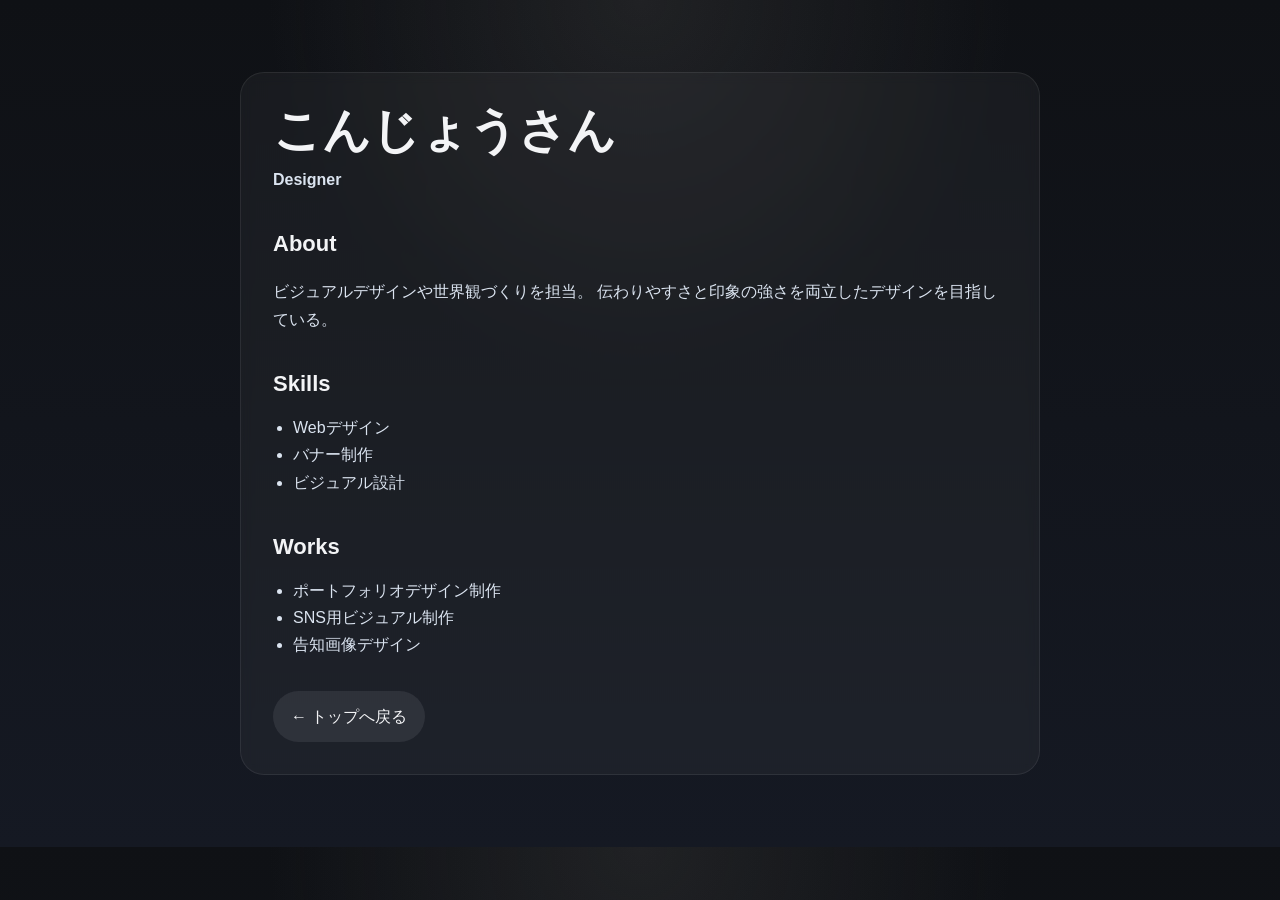
==== members/konjo/index.html @ 263d3471 "Add profile page for こんじょうさん" ====
<!DOCTYPE html>
<html lang="ja">
<head>
  <meta charset="UTF-8">
  <meta name="viewport" content="width=device-width, initial-scale=1.0">
  <title>こんじょうさん | City of Cannons</title>
  <link rel="stylesheet" href="../../css/style.css">
</head>
<body>

  <main class="profile">
    <div class="container">
      <section class="profile-card">
        <h1>こんじょうさん</h1>
        <p class="profile-role">Designer</p>

        <h2>About</h2>
        <p>
          ビジュアルデザインや世界観づくりを担当。
          伝わりやすさと印象の強さを両立したデザインを目指している。
        </p>

        <h2>Skills</h2>
        <ul>
          <li>Webデザイン</li>
          <li>バナー制作</li>
          <li>ビジュアル設計</li>
        </ul>

        <h2>Works</h2>
        <ul>
          <li>ポートフォリオデザイン制作</li>
          <li>SNS用ビジュアル制作</li>
          <li>告知画像デザイン</li>
        </ul>

        <a class="back-link" href="../../">← トップへ戻る</a>
      </section>
    </div>
  </main>

</body>
</html>
---- css/style.css ----
* {
  box-sizing: border-box;
}

html {
  scroll-behavior: smooth;
}

body {
  margin: 0;
  font-family: -apple-system, BlinkMacSystemFont, "Segoe UI", "Hiragino Sans",
    "Hiragino Kaku Gothic ProN", "Yu Gothic", sans-serif;
  line-height: 1.7;
  color: #f3f4f6;
  background:
    radial-gradient(circle at top, rgba(64, 64, 64, 0.35), transparent 35%),
    linear-gradient(180deg, #0f1115 0%, #151923 100%);
}

a {
  color: inherit;
  text-decoration: none;
}

.container {
  width: min(1100px, calc(100% - 32px));
  margin: 0 auto;
}

.hero {
  padding: 88px 0 72px;
  text-align: center;
}

.eyebrow {
  margin: 0 0 12px;
  font-size: 12px;
  letter-spacing: 0.18em;
  color: #a5b4fc;
}

.hero h1 {
  margin: 0;
  font-size: clamp(36px, 7vw, 64px);
  line-height: 1.1;
}

.lead {
  width: min(680px, 100%);
  margin: 20px auto 0;
  font-size: 16px;
  color: #cbd5e1;
}

.section {
  padding: 24px 0 72px;
}

.section h2 {
  margin: 0 0 24px;
  font-size: 28px;
}

.members {
  display: grid;
  grid-template-columns: repeat(auto-fit, minmax(240px, 1fr));
  gap: 20px;
}

.card {
  display: block;
  border: 1px solid rgba(255, 255, 255, 0.08);
  background: rgba(255, 255, 255, 0.04);
  backdrop-filter: blur(6px);
  border-radius: 20px;
  transition: transform 0.2s ease, border-color 0.2s ease, background 0.2s ease;
  overflow: hidden;
}

.card:hover {
  transform: translateY(-4px);
  border-color: rgba(165, 180, 252, 0.45);
  background: rgba(255, 255, 255, 0.07);
}

.card-body {
  padding: 24px;
}

.card h3 {
  margin: 0 0 8px;
  font-size: 24px;
}

.role {
  margin: 0 0 12px;
  font-size: 14px;
  color: #a5b4fc;
  font-weight: 700;
}

.desc {
  margin: 0;
  color: #cbd5e1;
  font-size: 14px;
}

.profile {
  padding: 72px 0;
}

.profile-card {
  max-width: 800px;
  margin: 0 auto;
  padding: 32px;
  border: 1px solid rgba(255, 255, 255, 0.08);
  background: rgba(255, 255, 255, 0.04);
  border-radius: 24px;
  backdrop-filter: blur(6px);
}

.profile-card h1 {
  margin: 0 0 8px;
  font-size: clamp(32px, 6vw, 48px);
  line-height: 1.1;
}

.profile-role {
  margin: 0 0 24px;
  color: #a5b4fc;
  font-weight: 700;
}

.profile-card h2 {
  margin: 32px 0 12px;
  font-size: 22px;
}

.profile-card p,
.profile-card li {
  color: #dbe4f0;
}

.profile-card ul {
  margin: 0;
  padding-left: 20px;
}

.back-link {
  display: inline-block;
  margin-top: 32px;
  padding: 12px 18px;
  border-radius: 999px;
  background: rgba(255, 255, 255, 0.08);
  transition: background 0.2s ease;
}

.back-link:hover {
  background: rgba(255, 255, 255, 0.14);
}

.footer {
  padding: 28px 0 40px;
  text-align: center;
  color: #94a3b8;
  font-size: 14px;
}
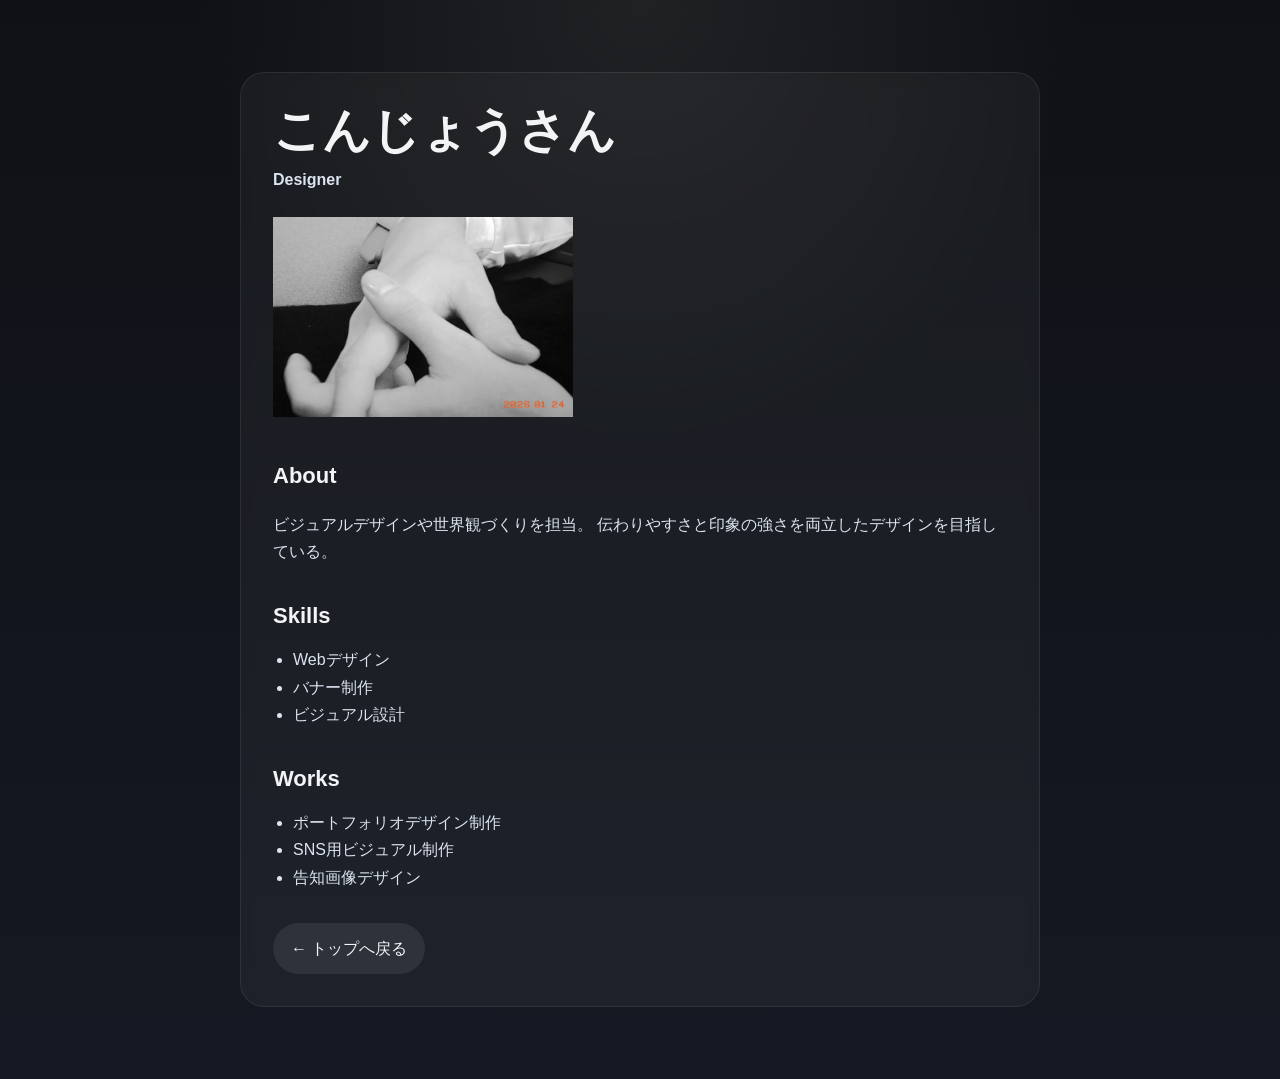
==== commit e872d49a: "Update index.html" ====
--- a/members/konjo/index.html
+++ b/members/konjo/index.html
@@ -4,7 +4,7 @@
   <meta charset="UTF-8">
   <meta name="viewport" content="width=device-width, initial-scale=1.0">
   <title>こんじょうさん | City of Cannons</title>
-  <link rel="stylesheet" href="../../css/style.css">
+  <link rel="stylesheet" href="style.css">
 </head>
 <body>
 
@@ -13,6 +13,8 @@
       <section class="profile-card">
         <h1>こんじょうさん</h1>
         <p class="profile-role">Designer</p>
+        
+        <img src="image/PICT0053.jpg" width="300" height="200">
 
         <h2>About</h2>
         <p>
--- a/members/konjo/style.css
+++ b/members/konjo/style.css
@@ -0,0 +1,167 @@
+* {
+  box-sizing: border-box;
+}
+
+html {
+  scroll-behavior: smooth;
+}
+
+body {
+  margin: 0;
+  font-family: -apple-system, BlinkMacSystemFont, "Segoe UI", "Hiragino Sans",
+    "Hiragino Kaku Gothic ProN", "Yu Gothic", sans-serif;
+  line-height: 1.7;
+  color: #f3f4f6;
+  background:
+    radial-gradient(circle at top, rgba(64, 64, 64, 0.35), transparent 35%),
+    linear-gradient(180deg, #0f1115 0%, #151923 100%);
+}
+
+a {
+  color: inherit;
+  text-decoration: none;
+}
+
+.container {
+  width: min(1100px, calc(100% - 32px));
+  margin: 0 auto;
+}
+
+.hero {
+  padding: 88px 0 72px;
+  text-align: center;
+}
+
+.eyebrow {
+  margin: 0 0 12px;
+  font-size: 12px;
+  letter-spacing: 0.18em;
+  color: #a5b4fc;
+}
+
+.hero h1 {
+  margin: 0;
+  font-size: clamp(36px, 7vw, 64px);
+  line-height: 1.1;
+}
+
+.lead {
+  width: min(680px, 100%);
+  margin: 20px auto 0;
+  font-size: 16px;
+  color: #cbd5e1;
+}
+
+.section {
+  padding: 24px 0 72px;
+}
+
+.section h2 {
+  margin: 0 0 24px;
+  font-size: 28px;
+}
+
+.members {
+  display: grid;
+  grid-template-columns: repeat(auto-fit, minmax(240px, 1fr));
+  gap: 20px;
+}
+
+.card {
+  display: block;
+  border: 1px solid rgba(255, 255, 255, 0.08);
+  background: rgba(255, 255, 255, 0.04);
+  backdrop-filter: blur(6px);
+  border-radius: 20px;
+  transition: transform 0.2s ease, border-color 0.2s ease, background 0.2s ease;
+  overflow: hidden;
+}
+
+.card:hover {
+  transform: translateY(-4px);
+  border-color: rgba(165, 180, 252, 0.45);
+  background: rgba(255, 255, 255, 0.07);
+}
+
+.card-body {
+  padding: 24px;
+}
+
+.card h3 {
+  margin: 0 0 8px;
+  font-size: 24px;
+}
+
+.role {
+  margin: 0 0 12px;
+  font-size: 14px;
+  color: #a5b4fc;
+  font-weight: 700;
+}
+
+.desc {
+  margin: 0;
+  color: #cbd5e1;
+  font-size: 14px;
+}
+
+.profile {
+  padding: 72px 0;
+}
+
+.profile-card {
+  max-width: 800px;
+  margin: 0 auto;
+  padding: 32px;
+  border: 1px solid rgba(255, 255, 255, 0.08);
+  background: rgba(255, 255, 255, 0.04);
+  border-radius: 24px;
+  backdrop-filter: blur(6px);
+}
+
+.profile-card h1 {
+  margin: 0 0 8px;
+  font-size: clamp(32px, 6vw, 48px);
+  line-height: 1.1;
+}
+
+.profile-role {
+  margin: 0 0 24px;
+  color: #a5b4fc;
+  font-weight: 700;
+}
+
+.profile-card h2 {
+  margin: 32px 0 12px;
+  font-size: 22px;
+}
+
+.profile-card p,
+.profile-card li {
+  color: #dbe4f0;
+}
+
+.profile-card ul {
+  margin: 0;
+  padding-left: 20px;
+}
+
+.back-link {
+  display: inline-block;
+  margin-top: 32px;
+  padding: 12px 18px;
+  border-radius: 999px;
+  background: rgba(255, 255, 255, 0.08);
+  transition: background 0.2s ease;
+}
+
+.back-link:hover {
+  background: rgba(255, 255, 255, 0.14);
+}
+
+.footer {
+  padding: 28px 0 40px;
+  text-align: center;
+  color: #94a3b8;
+  font-size: 14px;
+}
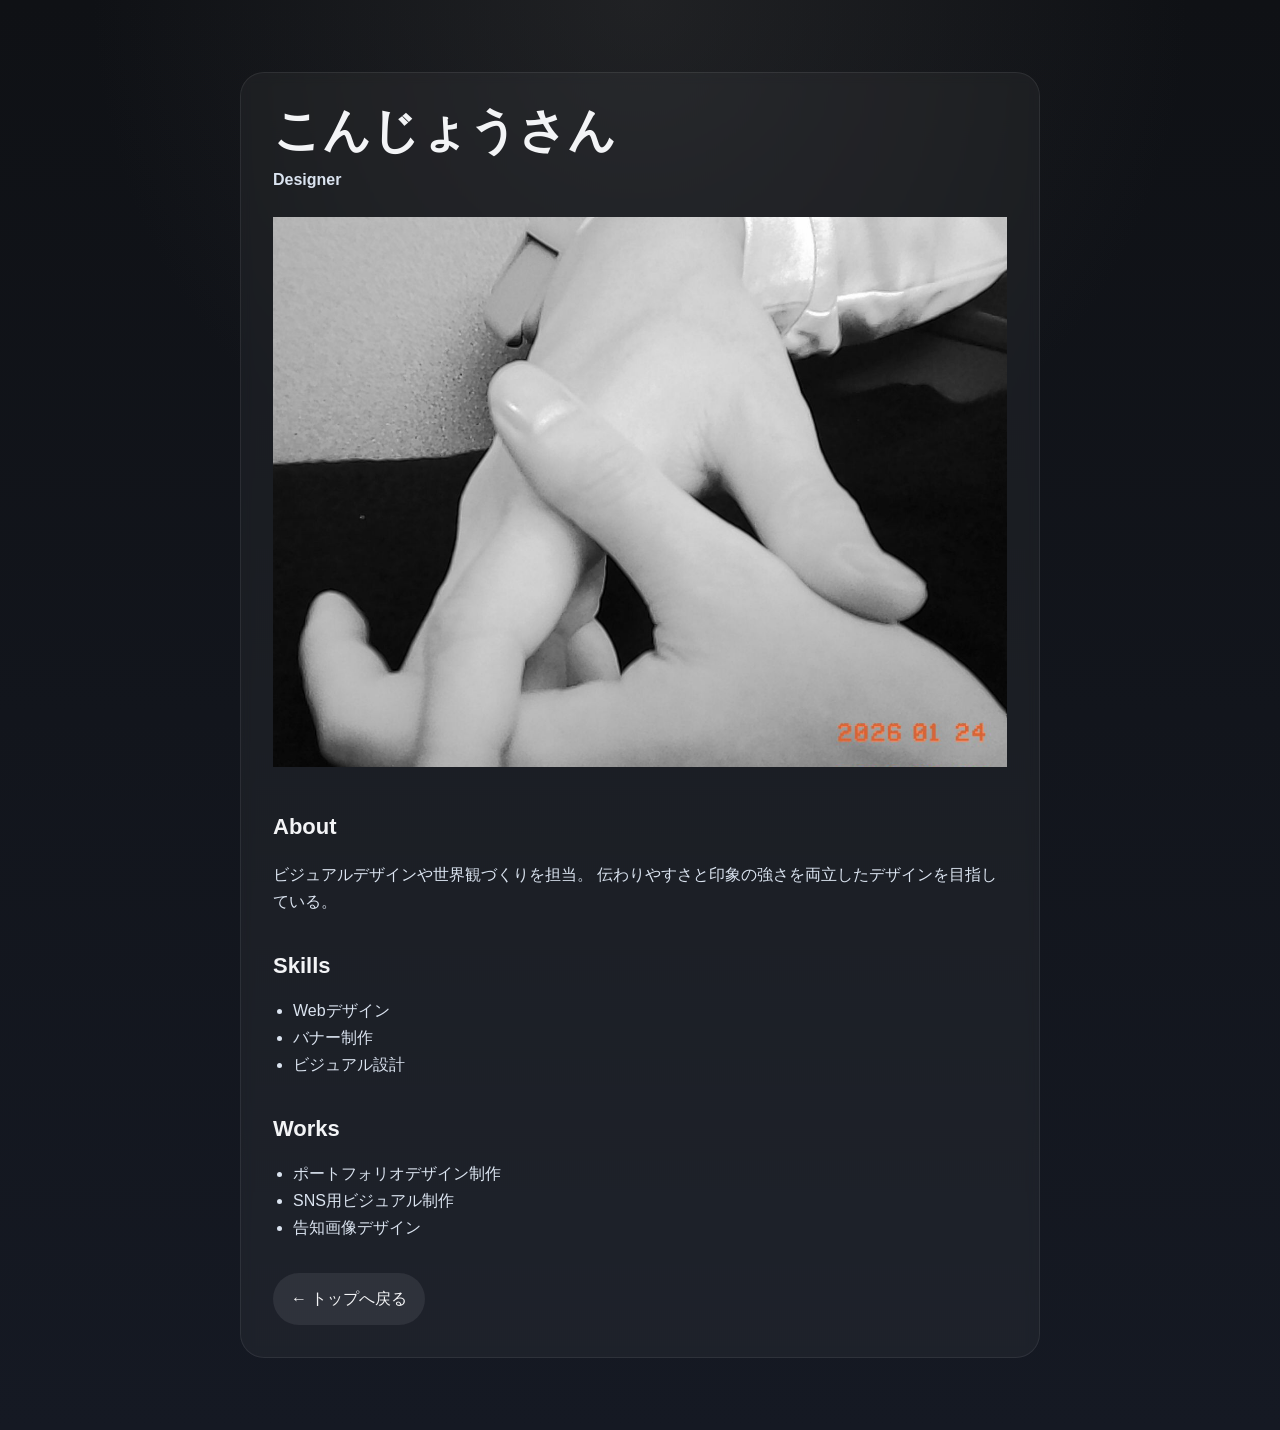
==== commit 584f79d8: "Update index.html" ====
--- a/members/konjo/index.html
+++ b/members/konjo/index.html
@@ -14,7 +14,7 @@
         <h1>こんじょうさん</h1>
         <p class="profile-role">Designer</p>
         
-        <img src="image/PICT0053.jpg" width="300" height="200">
+        <img src="image/PICT0053.jpg" width="100%">
 
         <h2>About</h2>
         <p>
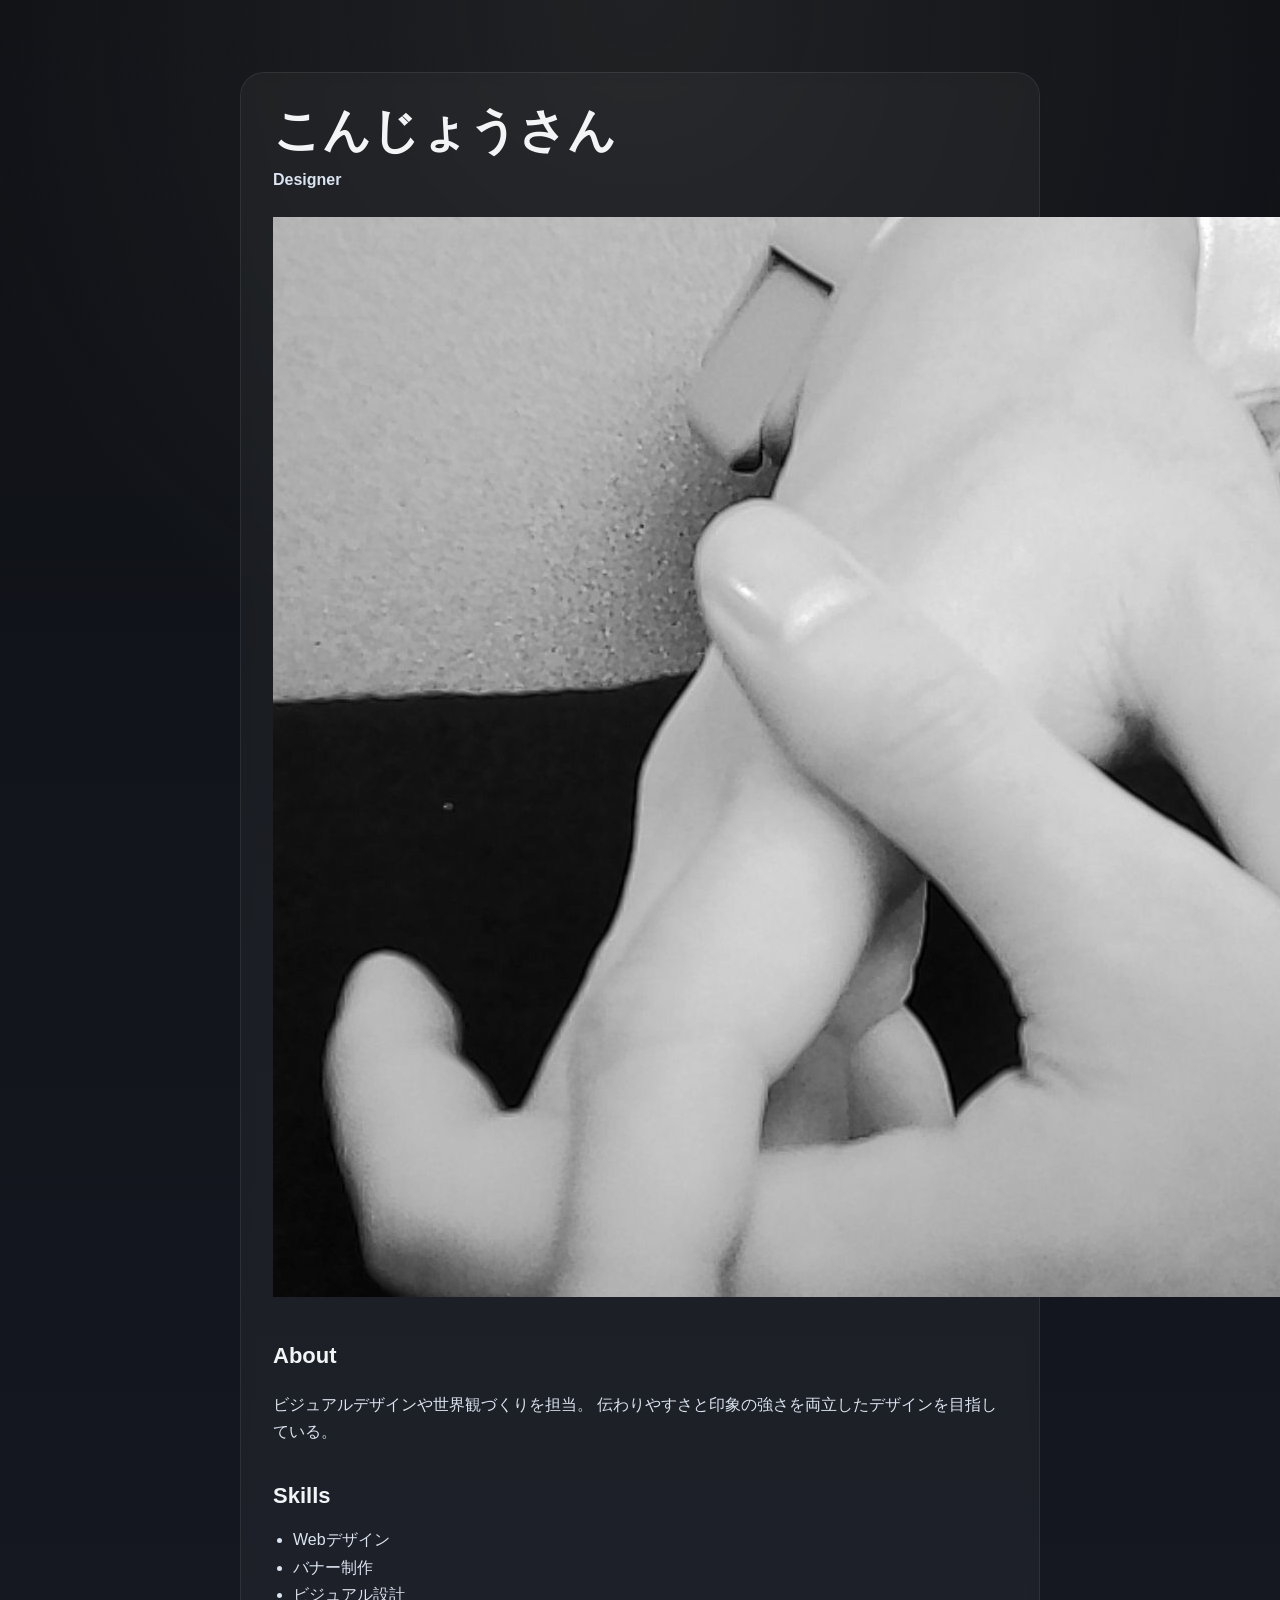
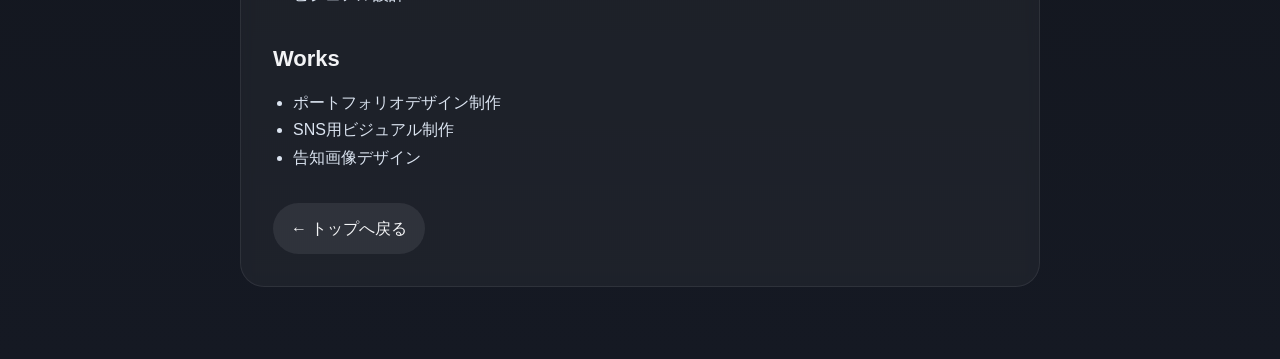
==== commit 1af488b0: "Update index.html" ====
--- a/members/konjo/index.html
+++ b/members/konjo/index.html
@@ -14,7 +14,7 @@
         <h1>こんじょうさん</h1>
         <p class="profile-role">Designer</p>
         
-        <img src="image/PICT0053.jpg" width="100%">
+        <img src="image/PICT0053.jpg" class="top-img">
 
         <h2>About</h2>
         <p>
--- a/members/konjo/style.css
+++ b/members/konjo/style.css
@@ -165,3 +165,7 @@
   color: #94a3b8;
   font-size: 14px;
 }
+
+.top-img{
+width="100%"
+}
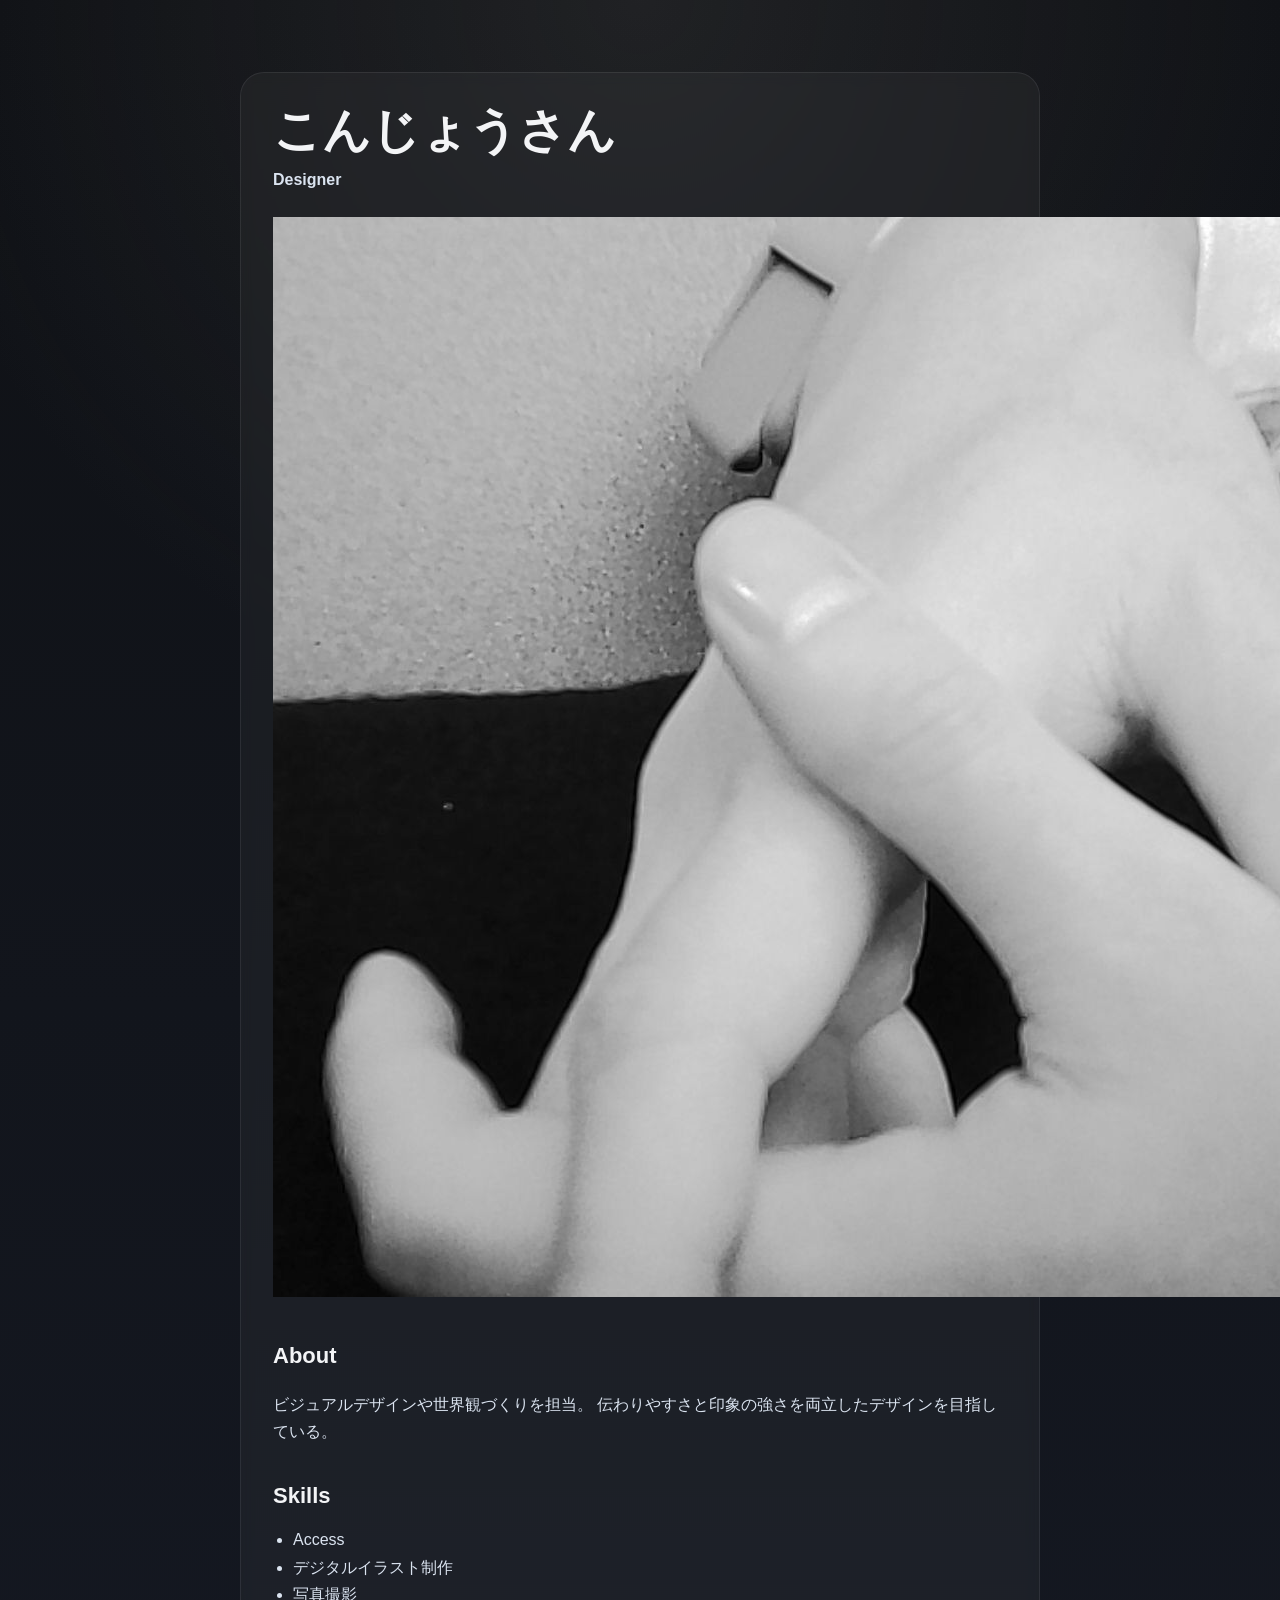
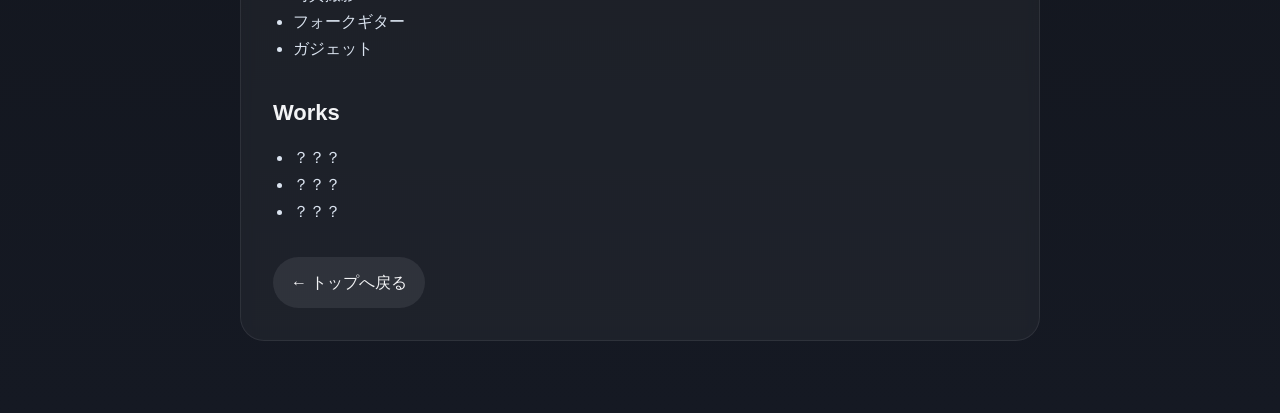
==== commit d52ed85b: "Update index.html" ====
--- a/members/konjo/index.html
+++ b/members/konjo/index.html
@@ -24,16 +24,18 @@
 
         <h2>Skills</h2>
         <ul>
-          <li>Webデザイン</li>
-          <li>バナー制作</li>
-          <li>ビジュアル設計</li>
+          <li>Access</li>
+          <li>デジタルイラスト制作</li>
+          <li>写真撮影</li>
+          <li>フォークギター</li>
+          <li>ガジェット</li>
         </ul>
 
         <h2>Works</h2>
         <ul>
-          <li>ポートフォリオデザイン制作</li>
-          <li>SNS用ビジュアル制作</li>
-          <li>告知画像デザイン</li>
+          <li>？？？</li>
+          <li>？？？</li>
+          <li>？？？</li>
         </ul>
 
         <a class="back-link" href="../../">← トップへ戻る</a>
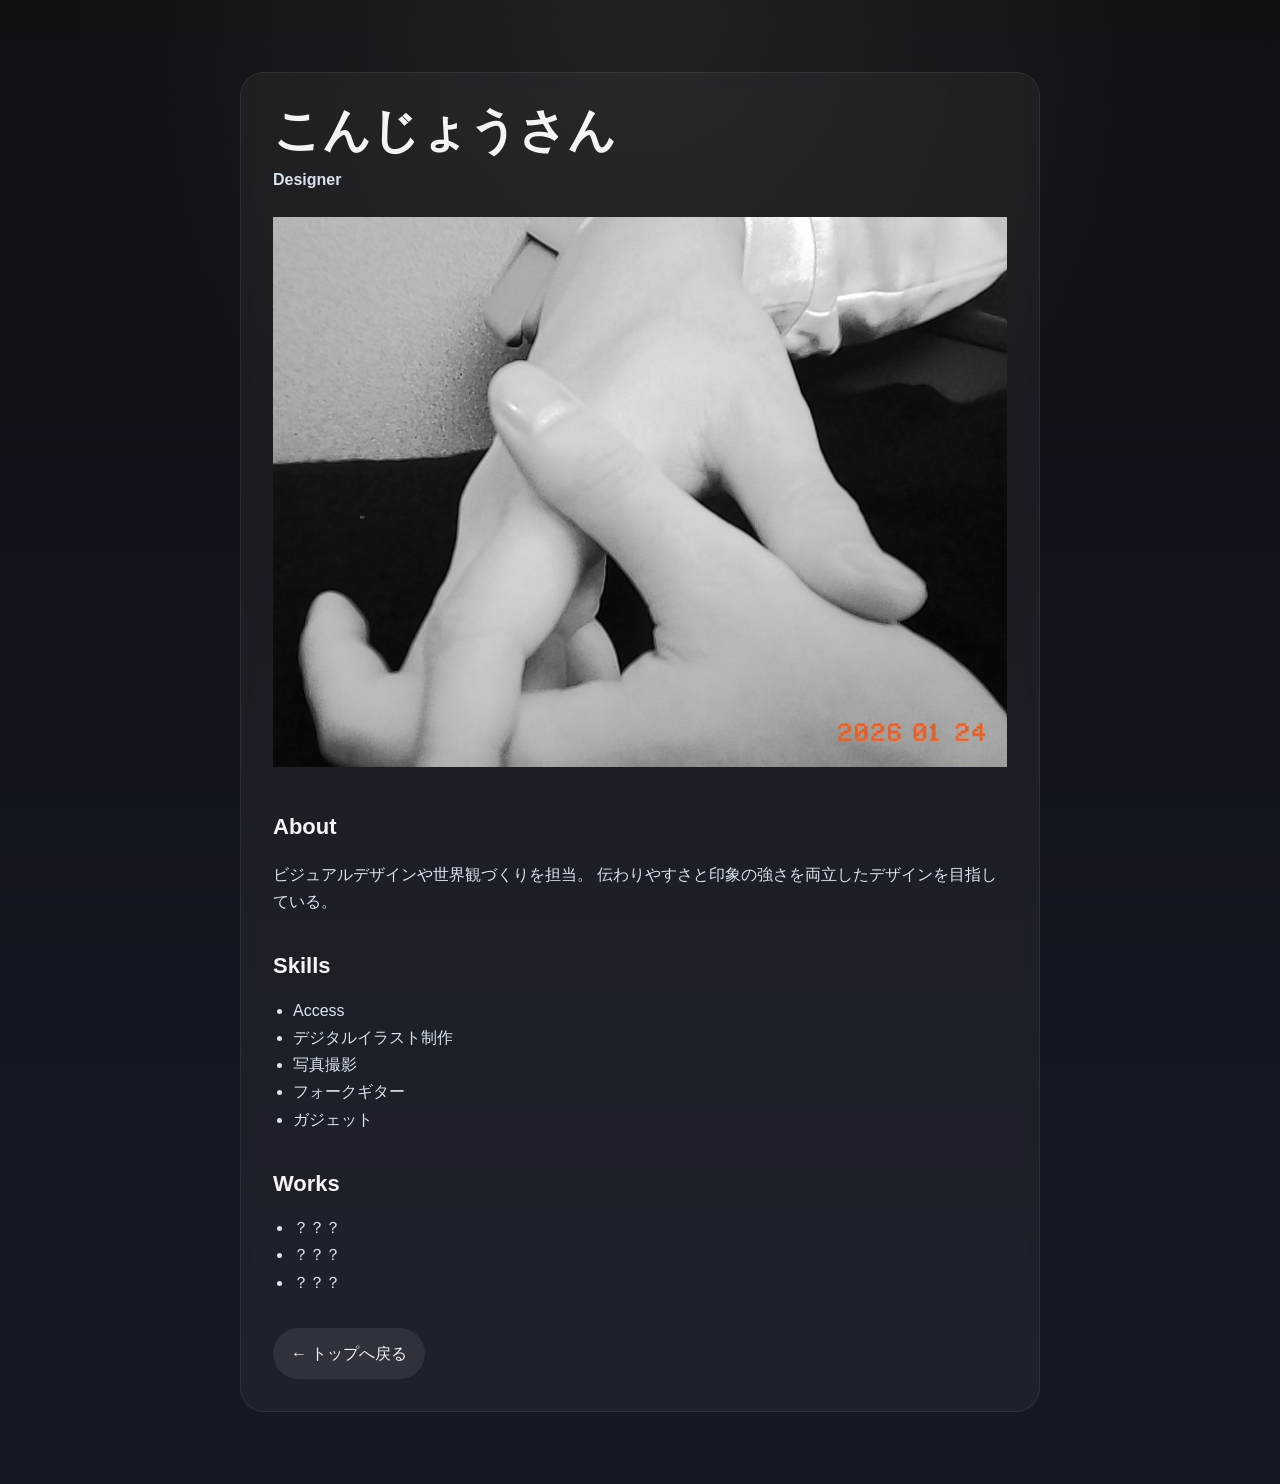
==== commit 37b91367: "Update index.html" ====
--- a/members/konjo/index.html
+++ b/members/konjo/index.html
@@ -14,7 +14,7 @@
         <h1>こんじょうさん</h1>
         <p class="profile-role">Designer</p>
         
-        <img src="image/PICT0053.jpg" class="top-img">
+        <img src="image/PICT0053.jpg" class="top-img" width="100%">
 
         <h2>About</h2>
         <p>
--- a/members/konjo/style.css
+++ b/members/konjo/style.css
@@ -165,7 +165,3 @@
   color: #94a3b8;
   font-size: 14px;
 }
-
-.top-img{
-width="100%"
-}
